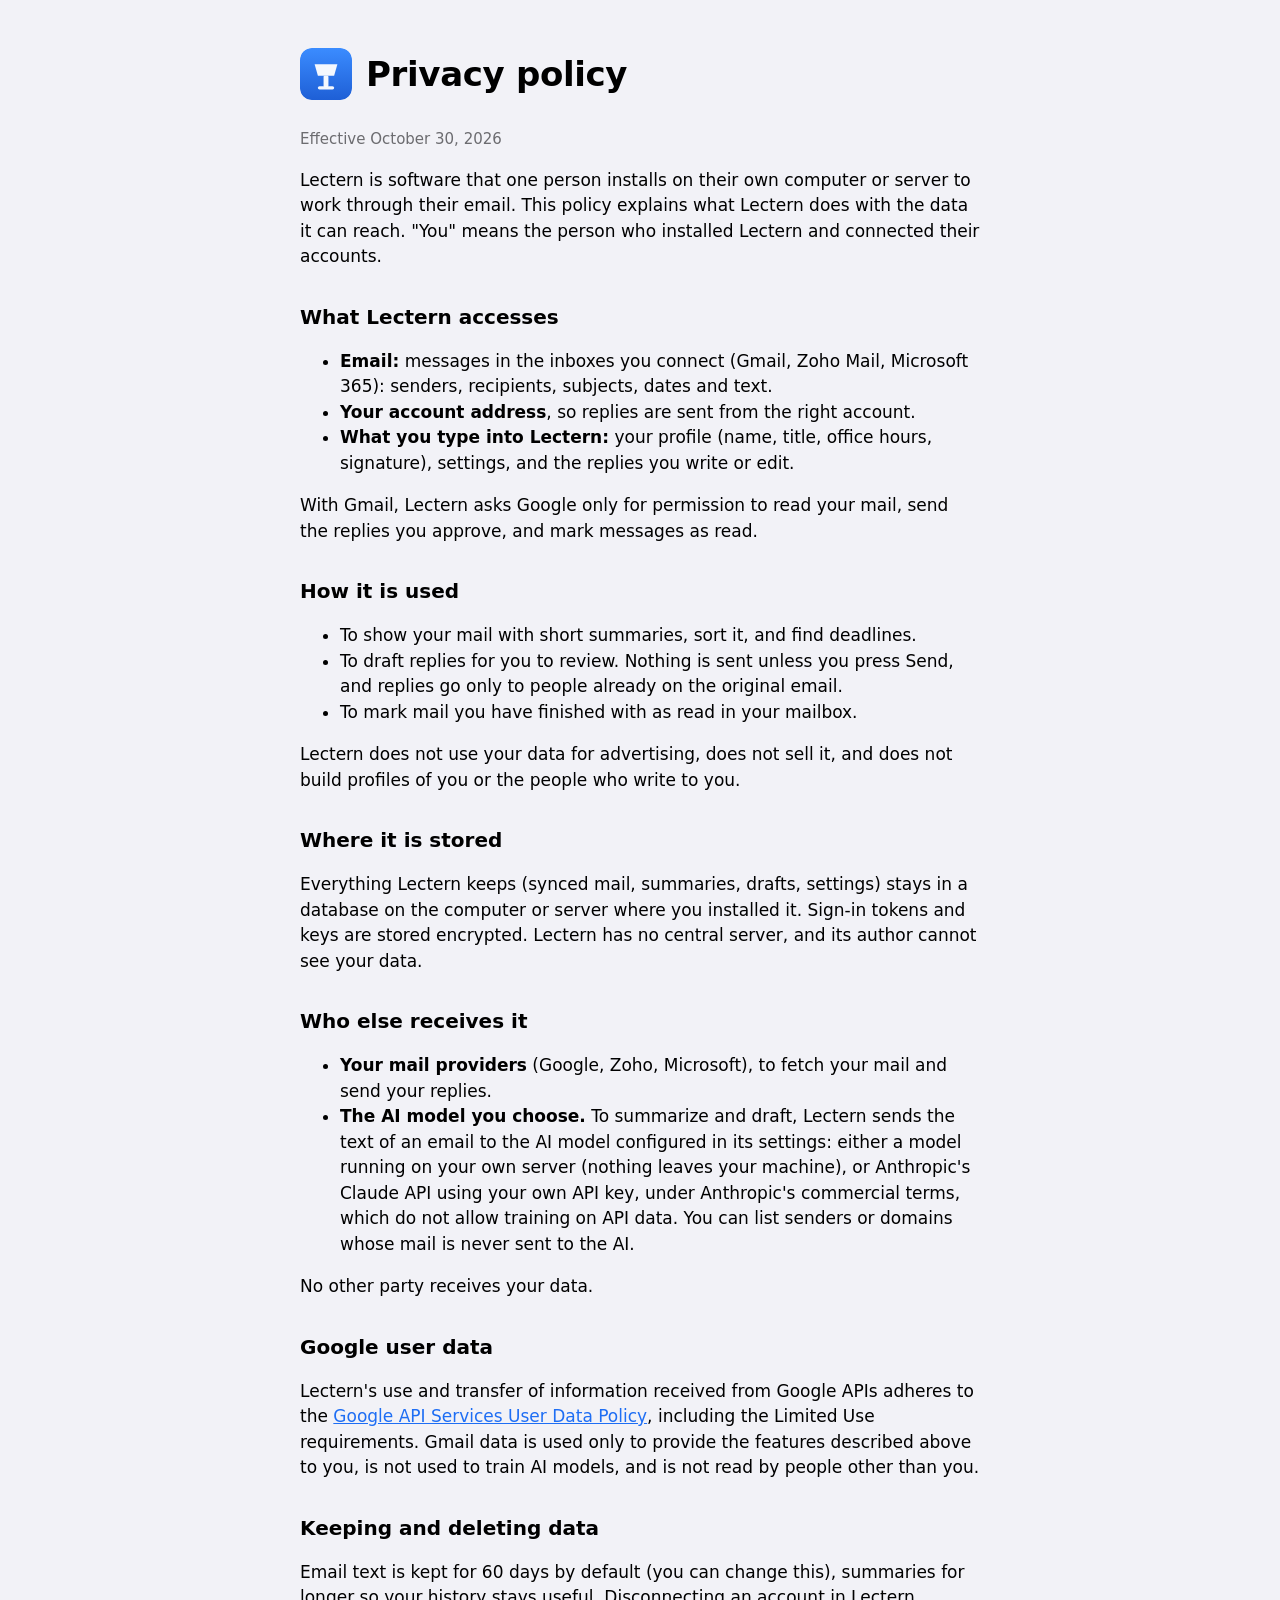
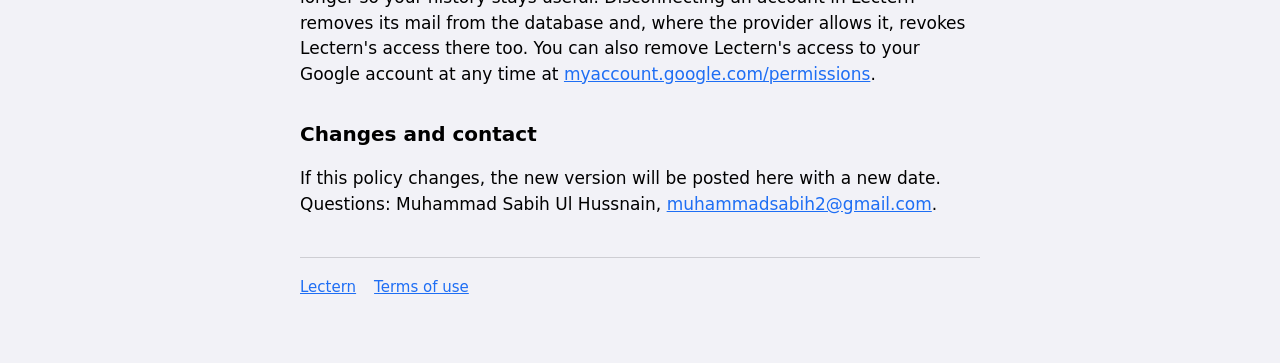
==== privacy.html @ 04904615 "Lectern home page, privacy policy and terms of use" ====
<!doctype html>
<html lang="en">
  <head>
    <meta charset="utf-8" />
    <meta name="viewport" content="width=device-width, initial-scale=1" />
    <title>Lectern privacy policy</title>
    <link rel="icon" href="icon.svg" type="image/svg+xml" />
    <link rel="stylesheet" href="style.css" />
  </head>
  <body>
    <main>
      <header>
        <img src="icon.svg" alt="" />
        <h1>Privacy policy</h1>
      </header>
      <p class="muted">Effective October 30, 2026</p>

      <p>
        Lectern is software that one person installs on their own computer or server to work through their email. This policy explains what Lectern does with the data it can reach. "You" means the
        person who installed Lectern and connected their accounts.
      </p>

      <h2>What Lectern accesses</h2>
      <ul>
        <li><b>Email:</b> messages in the inboxes you connect (Gmail, Zoho Mail, Microsoft 365): senders, recipients, subjects, dates and text.</li>
        <li><b>Your account address</b>, so replies are sent from the right account.</li>
        <li><b>What you type into Lectern:</b> your profile (name, title, office hours, signature), settings, and the replies you write or edit.</li>
      </ul>
      <p>With Gmail, Lectern asks Google only for permission to read your mail, send the replies you approve, and mark messages as read.</p>

      <h2>How it is used</h2>
      <ul>
        <li>To show your mail with short summaries, sort it, and find deadlines.</li>
        <li>To draft replies for you to review. Nothing is sent unless you press Send, and replies go only to people already on the original email.</li>
        <li>To mark mail you have finished with as read in your mailbox.</li>
      </ul>
      <p>Lectern does not use your data for advertising, does not sell it, and does not build profiles of you or the people who write to you.</p>

      <h2>Where it is stored</h2>
      <p>
        Everything Lectern keeps (synced mail, summaries, drafts, settings) stays in a database on the computer or server where you installed it. Sign-in tokens and keys are stored encrypted.
        Lectern has no central server, and its author cannot see your data.
      </p>

      <h2>Who else receives it</h2>
      <ul>
        <li><b>Your mail providers</b> (Google, Zoho, Microsoft), to fetch your mail and send your replies.</li>
        <li>
          <b>The AI model you choose.</b> To summarize and draft, Lectern sends the text of an email to the AI model configured in its settings: either a model running on your own server (nothing
          leaves your machine), or Anthropic's Claude API using your own API key, under Anthropic's commercial terms, which do not allow training on API data. You can list senders or domains whose
          mail is never sent to the AI.
        </li>
      </ul>
      <p>No other party receives your data.</p>

      <h2>Google user data</h2>
      <p>
        Lectern's use and transfer of information received from Google APIs adheres to the
        <a href="https://developers.google.com/terms/api-services-user-data-policy">Google API Services User Data Policy</a>, including the Limited Use requirements. Gmail data is used only to provide
        the features described above to you, is not used to train AI models, and is not read by people other than you.
      </p>

      <h2>Keeping and deleting data</h2>
      <p>
        Email text is kept for 60 days by default (you can change this), summaries for longer so your history stays useful. Disconnecting an account in Lectern removes its mail from the database and, where
        the provider allows it, revokes Lectern's access there too. You can also remove Lectern's access to your Google account at any time at
        <a href="https://myaccount.google.com/permissions">myaccount.google.com/permissions</a>.
      </p>

      <h2>Changes and contact</h2>
      <p>
        If this policy changes, the new version will be posted here with a new date. Questions: Muhammad Sabih Ul Hussnain,
        <a href="mailto:muhammadsabih2@gmail.com">muhammadsabih2@gmail.com</a>.
      </p>

      <nav>
        <a href="./">Lectern</a>
        <a href="terms.html">Terms of use</a>
      </nav>
    </main>
  </body>
</html>
---- style.css ----
:root {
  color-scheme: light dark;
  --bg: #f2f2f7;
  --card: #ffffff;
  --text: #000000;
  --muted: #6c6c70;
  --tint: #1e6ef4;
  --line: rgba(60, 60, 67, 0.2);
}
@media (prefers-color-scheme: dark) {
  :root {
    --bg: #000000;
    --card: #1c1c1e;
    --text: #ffffff;
    --muted: #aeaeb2;
    --tint: #5cb8ff;
    --line: rgba(84, 84, 88, 0.6);
  }
}
* { box-sizing: border-box; }
body {
  margin: 0;
  background: var(--bg);
  color: var(--text);
  font: 17px/1.5 system-ui, -apple-system, BlinkMacSystemFont, 'Inter', 'Segoe UI', sans-serif;
  -webkit-font-smoothing: antialiased;
}
main { max-width: 720px; margin: 0 auto; padding: 48px 20px 64px; }
header { display: flex; align-items: center; gap: 14px; margin-bottom: 28px; }
header img { width: 52px; height: 52px; border-radius: 12px; }
h1 { font-size: 34px; line-height: 1.2; margin: 0; letter-spacing: -0.01em; }
h2 { font-size: 20px; margin: 32px 0 8px; }
p, li { color: var(--text); }
.lead { font-size: 20px; color: var(--muted); margin: 0 0 24px; }
.card { background: var(--card); border-radius: 18px; padding: 20px 24px; margin: 20px 0; }
.card ul { margin: 8px 0 0; padding-left: 1.2em; }
.card li + li { margin-top: 6px; }
a { color: var(--tint); }
nav { display: flex; gap: 18px; flex-wrap: wrap; margin-top: 40px; padding-top: 18px; border-top: 0.5px solid var(--line); font-size: 15px; }
.muted { color: var(--muted); font-size: 15px; }
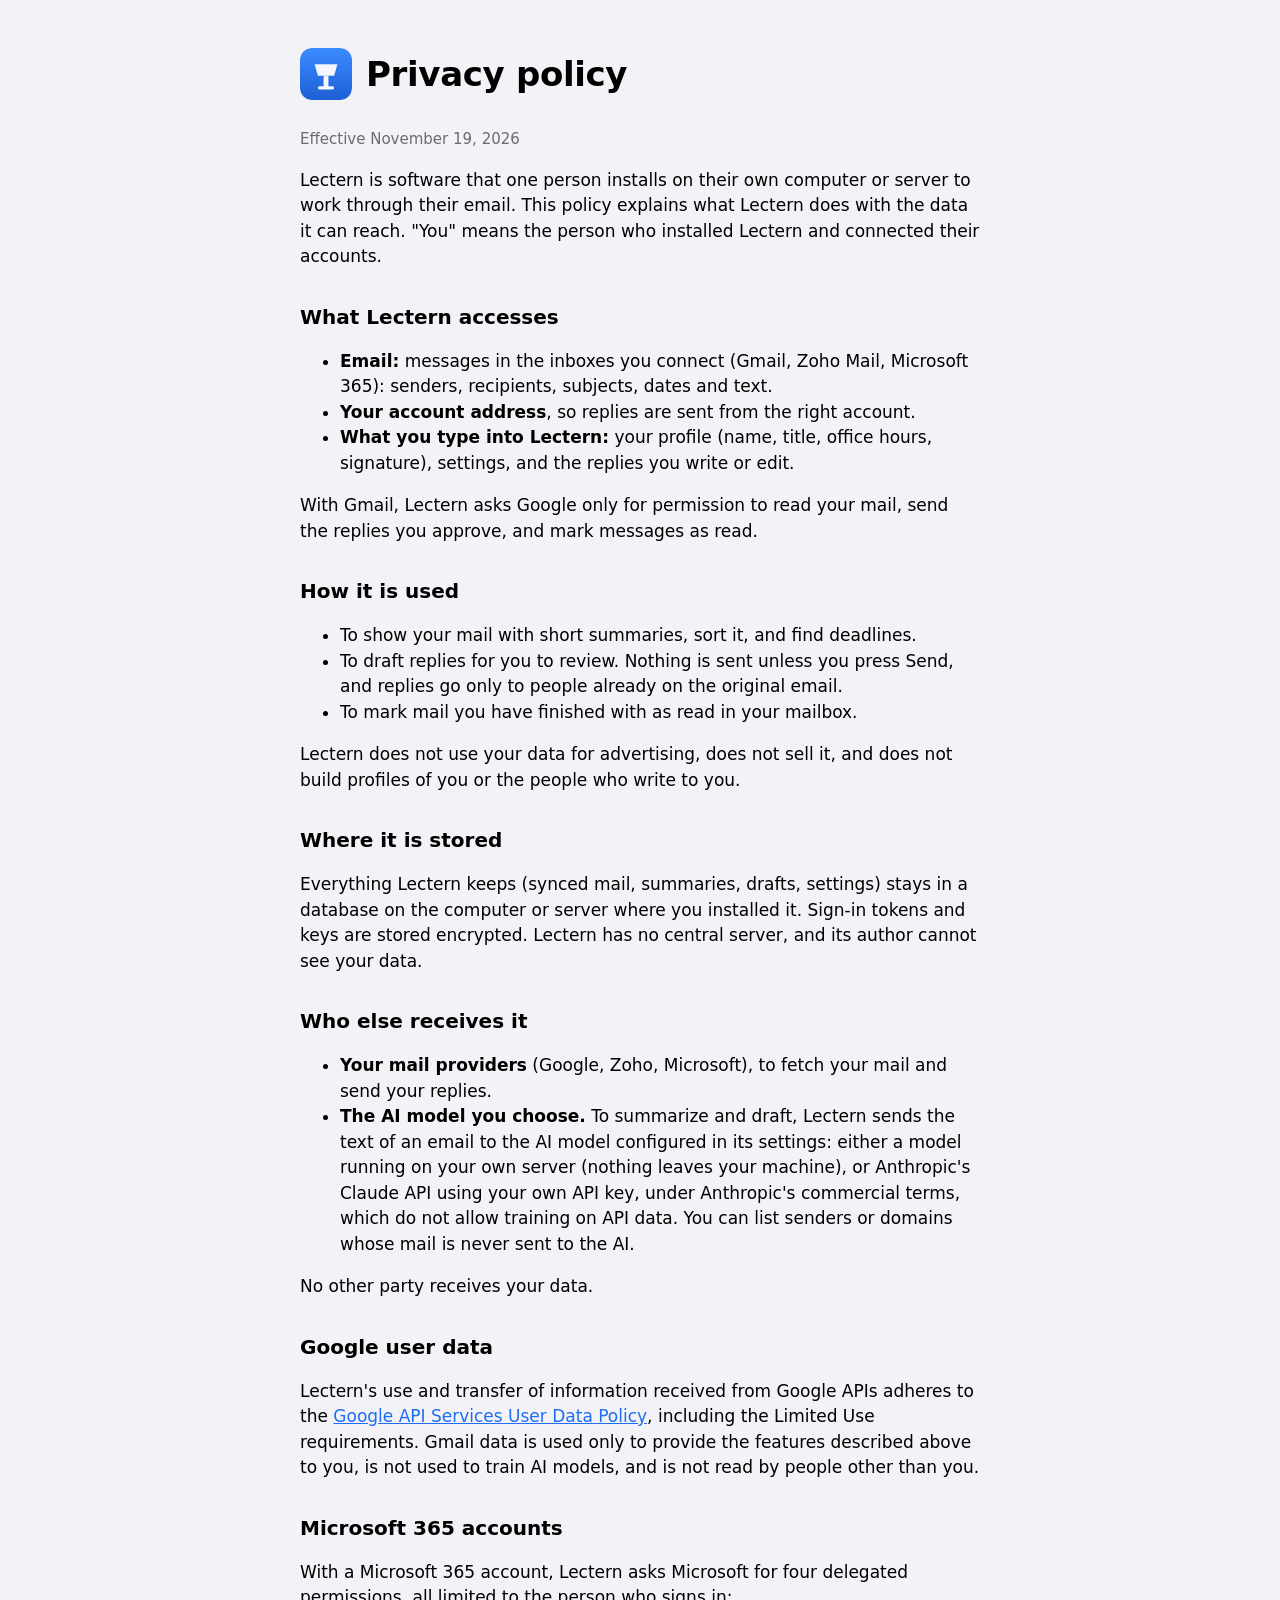
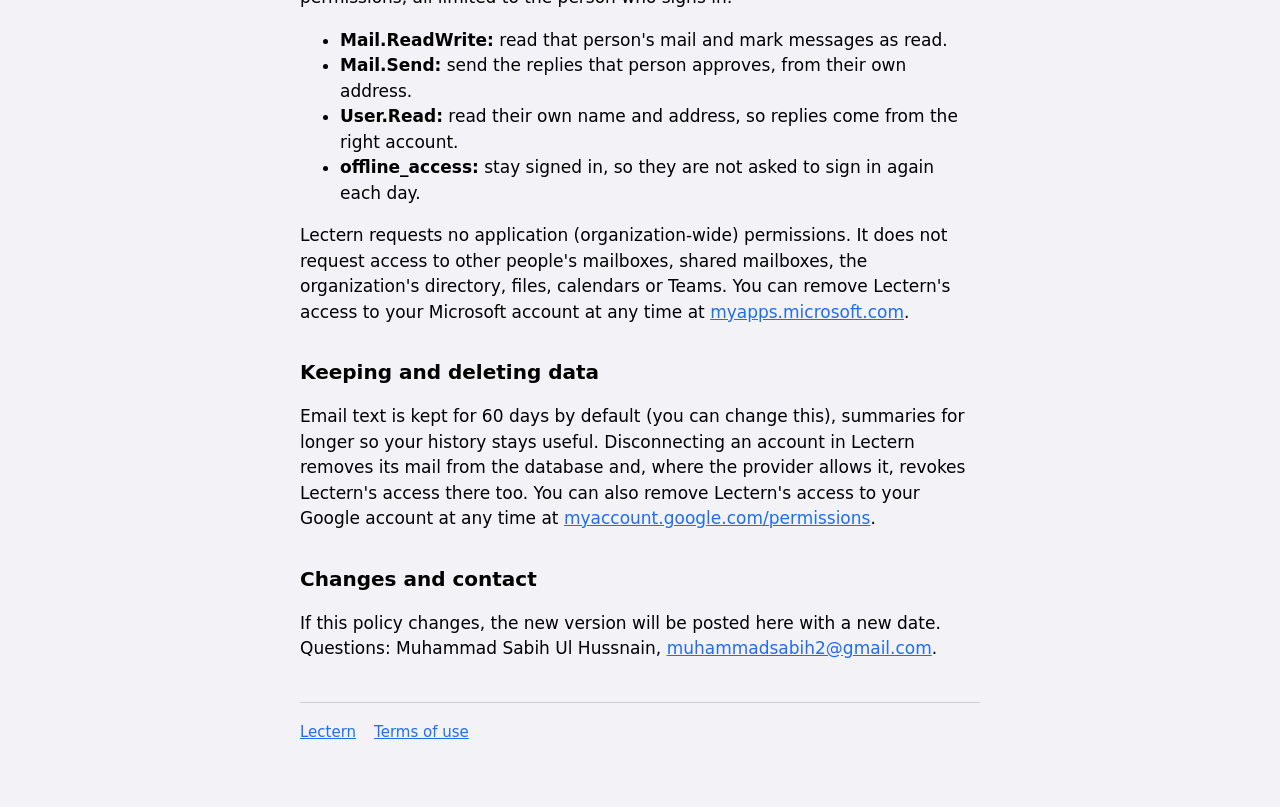
==== commit 3826684a: "Terms and privacy: single-user scope and Microsoft 365 permissions" ====
--- a/privacy.html
+++ b/privacy.html
@@ -13,7 +13,7 @@
         <img src="icon.svg" alt="" />
         <h1>Privacy policy</h1>
       </header>
-      <p class="muted">Effective October 30, 2026</p>
+      <p class="muted">Effective November 19, 2026</p>
 
       <p>
         Lectern is software that one person installs on their own computer or server to work through their email. This policy explains what Lectern does with the data it can reach. "You" means the
@@ -60,6 +60,19 @@
         the features described above to you, is not used to train AI models, and is not read by people other than you.
       </p>
 
+      <h2>Microsoft 365 accounts</h2>
+      <p>With a Microsoft 365 account, Lectern asks Microsoft for four delegated permissions, all limited to the person who signs in:</p>
+      <ul>
+        <li><b>Mail.ReadWrite:</b> read that person's mail and mark messages as read.</li>
+        <li><b>Mail.Send:</b> send the replies that person approves, from their own address.</li>
+        <li><b>User.Read:</b> read their own name and address, so replies come from the right account.</li>
+        <li><b>offline_access:</b> stay signed in, so they are not asked to sign in again each day.</li>
+      </ul>
+      <p>
+        Lectern requests no application (organization-wide) permissions. It does not request access to other people's mailboxes, shared mailboxes, the organization's directory, files, calendars
+        or Teams. You can remove Lectern's access to your Microsoft account at any time at <a href="https://myapps.microsoft.com">myapps.microsoft.com</a>.
+      </p>
+
       <h2>Keeping and deleting data</h2>
       <p>
         Email text is kept for 60 days by default (you can change this), summaries for longer so your history stays useful. Disconnecting an account in Lectern removes its mail from the database and, where
